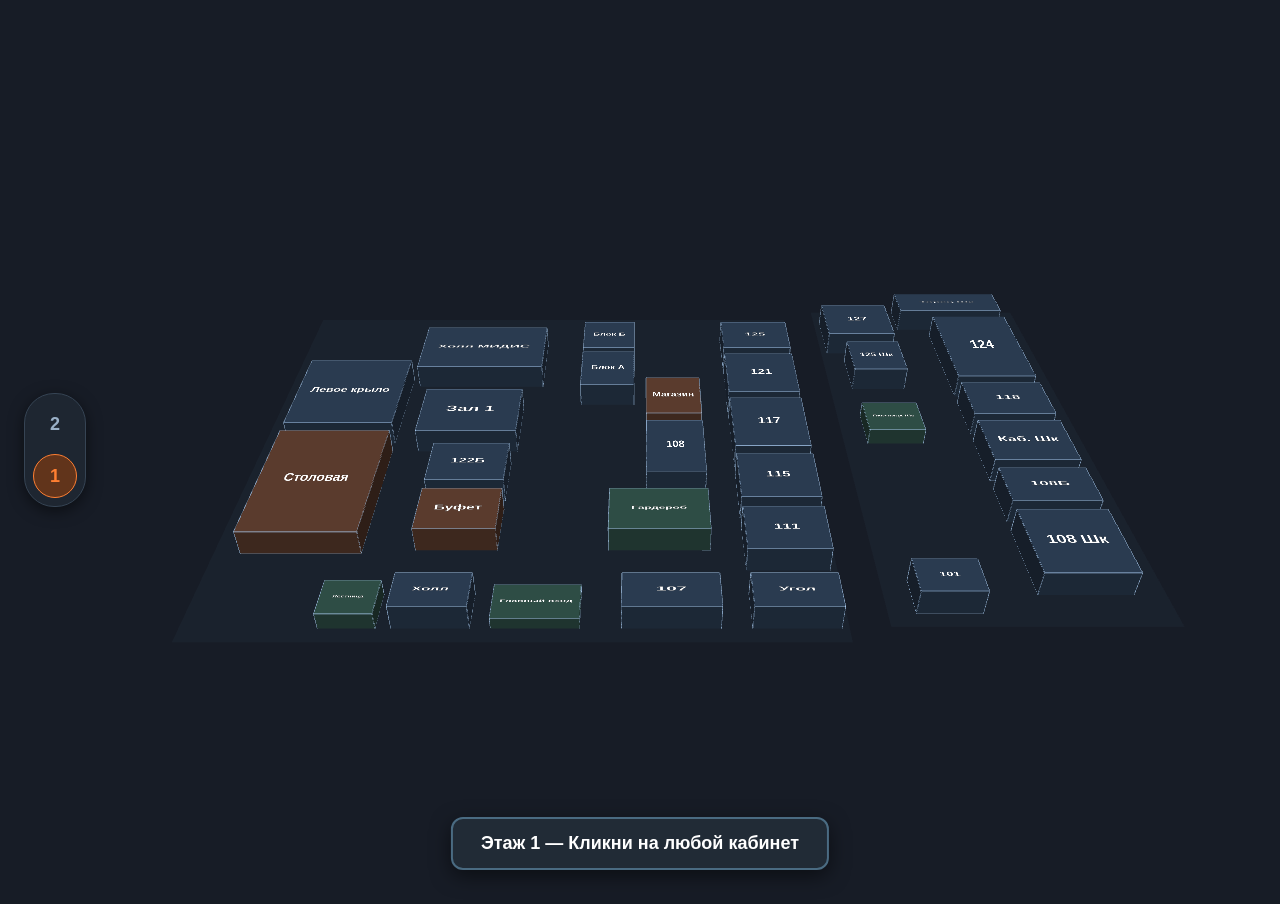
==== index2.html @ 1edfc399 "Add files via upload" ====
<!DOCTYPE html>
<html lang="ru">
<head>
    <meta charset="UTF-8">
    <title>МИДиС - 3D Карта (1 и 2 этаж)</title>
    <script src="babylon.js"></script>
    <link rel="stylesheet" href="styles.css">
</head>
<body>

    <div id="error-log"></div>
    <div id="floor-Controls">
        <button id="btn-floor-2" onclick="switchFloor(2)">2</button>
        <button id="btn-floor-1" class="active" onclick="switchFloor(1)">1</button>
    </div>
    <div id="info-panel">Этаж 1 — Кликни на любой кабинет</div>

    <canvas id="renderCanvas"></canvas>

    <script src="app.js"></script>
</body>
</html>
---- styles.css ----
html, body {
    overflow: hidden;
    width: 100%;
    height: 100%;
    margin: 0;
    padding: 0;
    background-color: #161c24;
    font-family: sans-serif;
}
#renderCanvas {
    width: 100%;
    height: 100%;
    touch-action: none;
    outline: none;
}
#error-log {
    position: absolute;
    top: 10px;
    left: 10px;
    color: #ff4d4d;
    font-family: monospace;
    background: rgba(0, 0, 0, 0.85);
    padding: 10px;
    display: none;
    z-index: 100;
}
#floor-Controls {
    position: absolute;
    left: 24px;
    top: 50%;
    transform: translateY(-50%);
    background-color: #1e2631;
    padding: 8px;
    border-radius: 30px;
    display: flex;
    flex-direction: column;
    gap: 8px;
    border: 1px solid #364454;
    box-shadow: 0 4px 15px rgba(0, 0, 0, 0.5);
    z-index: 20;
}
#floor-Controls button {
    width: 44px;
    height: 44px;
    border-radius: 50%;
    border: none;
    background-color: transparent;
    color: #9ab0c7;
    font-size: 18px;
    font-weight: bold;
    cursor: pointer;
    transition: 0.2s;
}
#floor-Controls button:hover {
    color: #ffffff;
    background-color: rgba(255, 255, 255, 0.08);
}
#floor-Controls button.active {
    background-color: #61341b;
    color: #ff7f32;
    border: 1px solid #ff7f32;
}
#info-panel {
    position: absolute;
    bottom: 30px;
    left: 50%;
    transform: translateX(-50%);
    background-color: #212b36;
    color: #ffffff;
    padding: 14px 28px;
    border-radius: 12px;
    font-size: 18px;
    font-weight: bold;
    border: 2px solid #4a6b82;
    box-shadow: 0 6px 20px rgba(0, 0, 0, 0.5);
    pointer-events: none;
    z-index: 10;
}
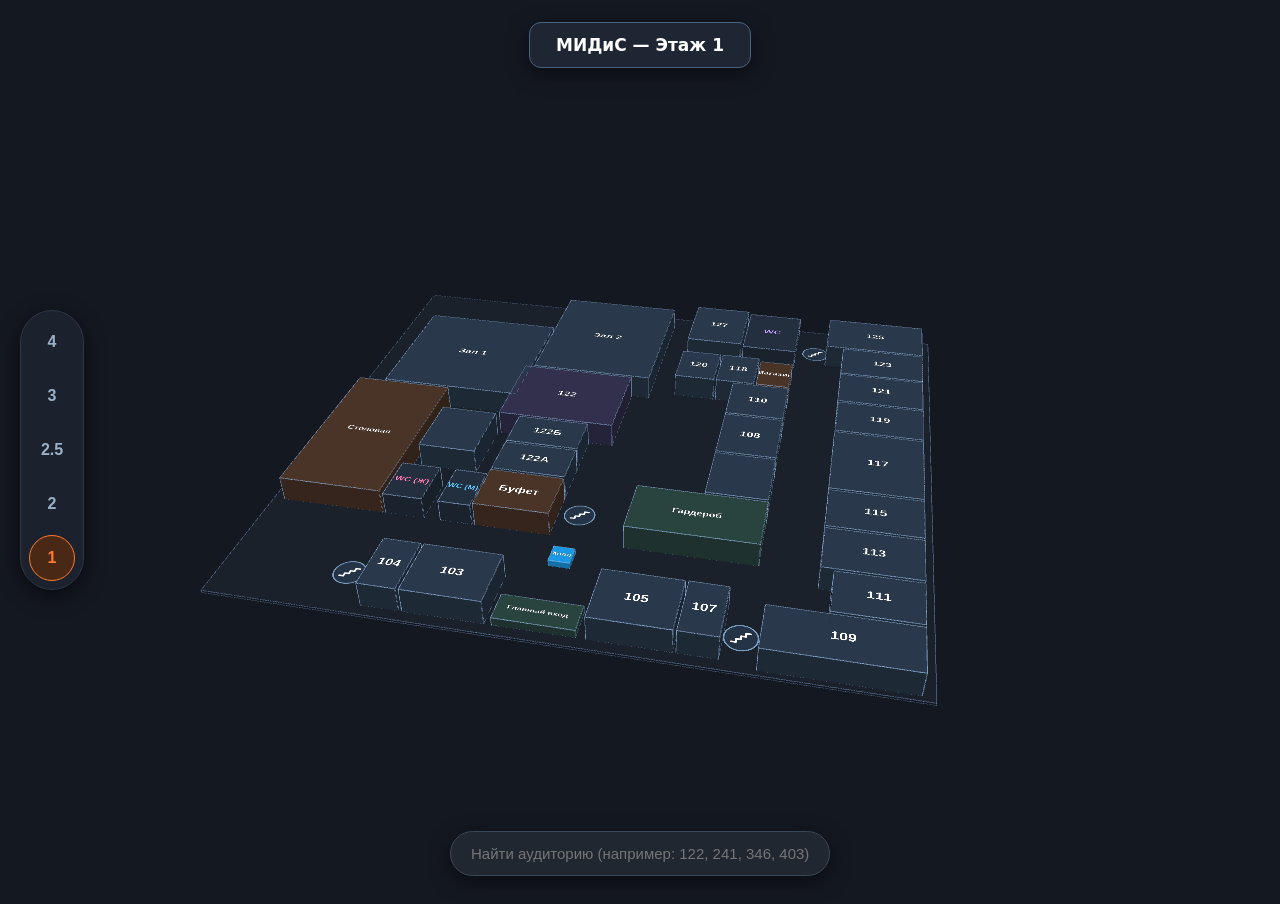
==== commit b9f526c6: "Add files via upload" ====
--- a/index2.html
+++ b/index2.html
@@ -2,19 +2,23 @@
 <html lang="ru">
 <head>
     <meta charset="UTF-8">
-    <title>МИДиС - 3D Карта (1 и 2 этаж)</title>
+    <title></title>
     <script src="babylon.js"></script>
     <link rel="stylesheet" href="styles.css">
 </head>
 <body>
-
     <div id="error-log"></div>
-    <div id="floor-Controls">
-        <button id="btn-floor-2" onclick="switchFloor(2)">2</button>
-        <button id="btn-floor-1" class="active" onclick="switchFloor(1)">1</button>
+    <div id="floor-controls">
+        <button id="btn-floor-4" onclick="switchFloor('4')">4</button>
+        <button id="btn-floor-3" onclick="switchFloor('3')">3</button>
+        <button id="btn-floor-2.5" onclick="switchFloor('2.5')">2.5</button>
+        <button id="btn-floor-2" onclick="switchFloor('2')">2</button>
+        <button id="btn-floor-1" class="active" onclick="switchFloor('1')">1</button>
     </div>
-    <div id="info-panel">Этаж 1 — Кликни на любой кабинет</div>
-
+    <div id="info-panel">МИДиС — Этаж 1 (Кликни на кабинет)</div>
+    <div id="search-bar">
+        <input type="text" id="search-input" placeholder="Найти аудиторию (например: 122, 241, 346, 403)..." oninput="searchRoom(this.value)">
+    </div>
     <canvas id="renderCanvas"></canvas>
 
     <script src="app.js"></script>
--- a/styles.css
+++ b/styles.css
@@ -4,8 +4,8 @@
     height: 100%;
     margin: 0;
     padding: 0;
-    background-color: #161c24;
-    font-family: sans-serif;
+    background-color: #141821;
+    font-family: system-ui, -apple-system, sans-serif;
 }
 #renderCanvas {
     width: 100%;
@@ -24,55 +24,79 @@
     display: none;
     z-index: 100;
 }
-#floor-Controls {
+#floor-controls {
     position: absolute;
-    left: 24px;
+    left: 20px;
     top: 50%;
     transform: translateY(-50%);
-    background-color: #1e2631;
+    background-color: #1c222d;
     padding: 8px;
-    border-radius: 30px;
+    border-radius: 32px;
     display: flex;
     flex-direction: column;
     gap: 8px;
-    border: 1px solid #364454;
-    box-shadow: 0 4px 15px rgba(0, 0, 0, 0.5);
+    border: 1px solid #2e3846;
+    box-shadow: 0 6px 20px rgba(0, 0, 0, 0.6);
     z-index: 20;
 }
-#floor-Controls button {
-    width: 44px;
-    height: 44px;
+#floor-controls button {
+    width: 46px;
+    height: 46px;
     border-radius: 50%;
     border: none;
     background-color: transparent;
     color: #9ab0c7;
-    font-size: 18px;
+    font-size: 16px;
     font-weight: bold;
     cursor: pointer;
     transition: 0.2s;
 }
-#floor-Controls button:hover {
+#floor-controls button:hover {
     color: #ffffff;
     background-color: rgba(255, 255, 255, 0.08);
 }
-#floor-Controls button.active {
-    background-color: #61341b;
-    color: #ff7f32;
-    border: 1px solid #ff7f32;
+#floor-controls button.active {
+    background-color: #4a2816;
+    color: #ff7a29;
+    border: 1px solid #ff7a29;
 }
 #info-panel {
     position: absolute;
-    bottom: 30px;
+    top: 22px;
     left: 50%;
     transform: translateX(-50%);
-    background-color: #212b36;
+    background-color: #1e2633;
     color: #ffffff;
-    padding: 14px 28px;
+    padding: 12px 26px;
     border-radius: 12px;
-    font-size: 18px;
+    font-size: 17px;
     font-weight: bold;
-    border: 2px solid #4a6b82;
+    border: 1.5px solid #486380;
     box-shadow: 0 6px 20px rgba(0, 0, 0, 0.5);
     pointer-events: none;
     z-index: 10;
+}
+#search-bar {
+    position: absolute;
+    bottom: 24px;
+    left: 50%;
+    transform: translateX(-50%);
+    width: 380px;
+    max-width: 85vw;
+    z-index: 20;
+}
+#search-bar input {
+    width: 100%;
+    box-sizing: border-box;
+    padding: 13px 20px;
+    border-radius: 24px;
+    border: 1px solid #394858;
+    background-color: #202731;
+    color: #ffffff;
+    font-size: 15px;
+    outline: none;
+    box-shadow: 0 6px 20px rgba(0, 0, 0, 0.5);
+}
+#search-bar input:focus {
+    border-color: #ff7a29;
 }
